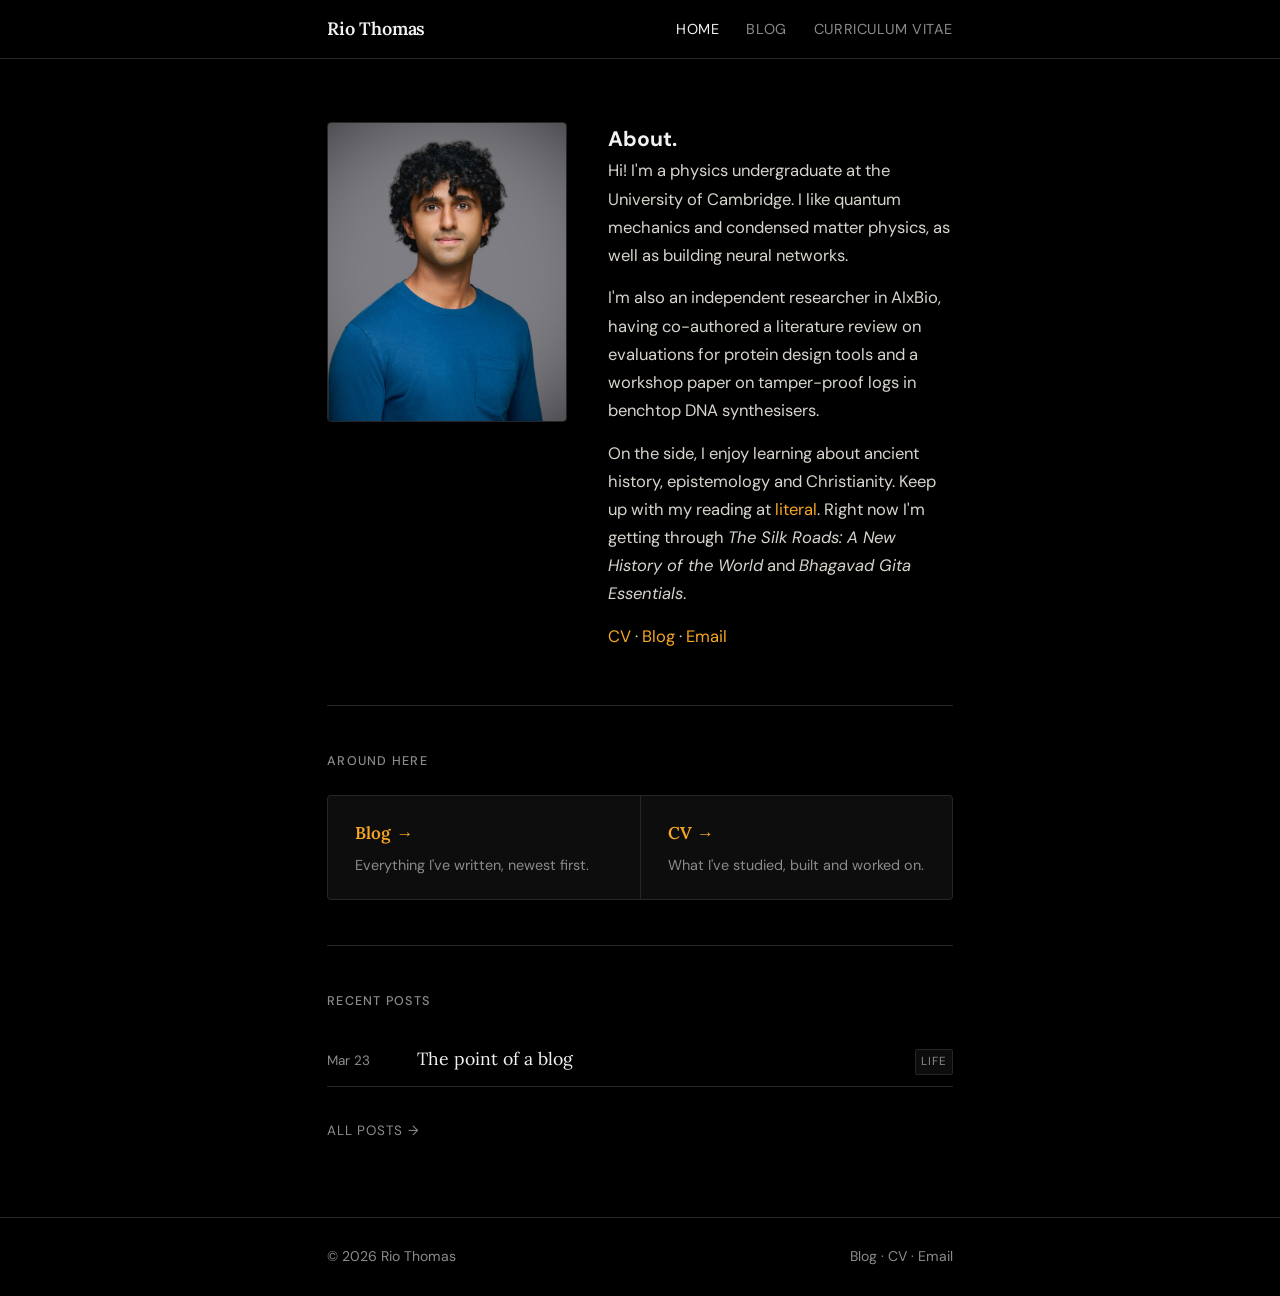
==== index.html @ efbef3ff "Update index.html" ====
<!DOCTYPE html>
<html lang="en">
<head>
  <meta charset="UTF-8" />
  <meta name="viewport" content="width=device-width, initial-scale=1.0" />
  <meta name="color-scheme" content="dark" />
  <meta name="description" content="Rio Thomas — writing about science, software, and daily life." />
  <title>Rio Thomas</title>

  <link rel="preconnect" href="https://fonts.googleapis.com" />
  <link rel="preconnect" href="https://fonts.gstatic.com" crossorigin />
  <link href="https://fonts.googleapis.com/css2?family=Lora:ital,wght@0,400;0,600;1,400&family=DM+Sans:wght@300;400;500&display=swap" rel="stylesheet" />
  <link rel="stylesheet" href="assets/style.css" />
</head>

<body>

  <nav>
    <div class="wrap">
      <a class="site-name" href="index.html">Rio Thomas</a>
      <a class="active" href="index.html">Home</a>
      <a href="blog.html">Blog</a>
      <a href="cv.html">Curriculum Vitae</a>
    </div>
  </nav>

  <main>
    <div class="wrap">

      <header class="hero">
        <div class="hero-grid">

          <!-- PHOTO — save your headshot as assets/rio.jpg to replace. -->
          <div class="hero-photo">
            <img src="assets/rio.jpg" alt="Rio Thomas" width="220" height="220" />
          </div>

          <!-- ABOUT — this is the bit to make your own. -->
          <div class="hero-about">
            <h3>About<span>.</span></h3>
            <p>
              Hi! I'm a physics undergraduate at the University of Cambridge. I
              like quantum mechanics and condensed matter physics, as well as
              building neural networks.
            </p>
            <p>
              I'm also an independent researcher in AIxBio, having co-authored a
              literature review on evaluations for protein design tools and a
              workshop paper on tamper-proof logs in benchtop DNA synthesisers.
            </p>
            <p>
              On the side, I enjoy learning about ancient history, epistemology
              and Christianity. Keep up with my reading at
              <a href="https://literal.club/library?status=FINISHED">literal</a>.
              Right now I'm getting through <em>The Silk Roads: A New History of
              the World</em> and <em>Bhagavad Gita Essentials</em>.
            </p>
            <p>
              <a href="cv.html">CV</a> ·
              <a href="blog.html">Blog</a> ·
              <a href="mailto:riothomas05@gmail.com">Email</a>
            </p>
          </div>

        </div>
      </header>

      <section class="cards">
        <p class="section-label">Around here</p>
        <div class="cards-grid">

          <div class="card">
            <a href="blog.html">Blog →</a>
            <p>Everything I've written, newest first.</p>
          </div>

          <div class="card">
            <a href="cv.html">CV →</a>
            <p>What I've studied, built and worked on.</p>
          </div>

        </div>
      </section>

      <!-- Recent posts — keep this to the newest 5.
           The full archive lives in blog.html. -->
      <section class="posts-section">
        <p class="section-label">Recent posts</p>

        <div class="post-row">
          <span class="post-date">Mar 23</span>
          <a class="post-title" href="p/the-point-of-a-blog.html">The point of a blog</a>
          <span class="post-tag">life</span>
        </div>

        <div style="margin-top: 1.5rem;">
          <a class="back-link" href="blog.html" style="margin-bottom: 0;">All posts →</a>
        </div>
      </section>

    </div><!-- /.wrap -->
  </main>

  <footer>
    <div class="wrap">
      <span>© 2026 Rio Thomas</span>
      <span>
        <a href="blog.html">Blog</a> ·
        <a href="cv.html">CV</a> ·
        <a href="mailto:riothomas05@gmail.com">Email</a>
      </span>
    </div>
  </footer>

</body>
</html>
---- assets/style.css ----
/* ══════════════════════════════════════════════════════════
   Rio Thomas — shared stylesheet
   Every page links this file. Change a colour here and it
   changes everywhere.
   ══════════════════════════════════════════════════════════ */

/* ── TOKENS ─────────────────────────────────────────────── */
:root {
  --bg:        #000000;   /* page background — true black    */
  --surface:   #0d0d0d;   /* cards, raised blocks            */
  --surface-2: #151515;   /* hover state for cards           */
  --ink:       #f2f2f2;   /* main text                       */
  --ink-soft:  #d8d4cd;   /* long-form body text             */
  --muted:     #8b8b8b;   /* dates, captions, labels         */
  --accent:    #f5a623;   /* amber — links & highlights      */
  --accent-dim:#c97f12;   /* amber, pressed / underlines     */
  --border:    #262626;   /* hairlines                       */

  --serif: 'Lora', Georgia, serif;
  --sans:  'DM Sans', system-ui, -apple-system, sans-serif;
  --mono:  ui-monospace, 'SF Mono', Menlo, monospace;

  --max:    680px;
  --radius: 4px;
}

/* ── RESET ──────────────────────────────────────────────── */
*, *::before, *::after { box-sizing: border-box; margin: 0; padding: 0; }

html {
  font-size: 18px;
  scroll-behavior: smooth;
  background: var(--bg);
  -webkit-text-size-adjust: 100%;
}

body {
  background: var(--bg);
  color: var(--ink);
  font-family: var(--sans);
  font-weight: 400;
  line-height: 1.7;
  min-height: 100vh;
  display: flex;
  flex-direction: column;
  -webkit-font-smoothing: antialiased;
  text-rendering: optimizeLegibility;
}

::selection { background: var(--accent); color: #000; }

a { color: var(--accent); }

:focus-visible {
  outline: 2px solid var(--accent);
  outline-offset: 3px;
  border-radius: 2px;
}

/* ── LAYOUT ─────────────────────────────────────────────── */
main { flex: 1 0 auto; }

/* The home page runs wider so the photo and the about text can sit
   side by side without squeezing the text into a narrow column.
   Everything inside (nav, cards, footer) follows automatically. */
body.home { --max: 820px; }

.wrap {
  max-width: var(--max);
  margin: 0 auto;
  padding: 0 1.5rem;
}

/* ── NAV ────────────────────────────────────────────────── */
nav {
  position: sticky;
  top: 0;
  z-index: 10;
  background: rgba(0, 0, 0, 0.85);
  backdrop-filter: saturate(150%) blur(8px);
  border-bottom: 1px solid var(--border);
  padding: 0.75rem 0;
}
nav .wrap {
  display: flex;
  align-items: center;
  gap: 1.5rem;
}
nav .site-name {
  font-family: var(--serif);
  font-weight: 600;
  font-size: 1rem;
  color: var(--ink);
  text-decoration: none;
  margin-right: auto;
  letter-spacing: -0.01em;
}
nav .site-name:hover { color: var(--accent); }
nav a:not(.site-name) {
  font-size: 0.8rem;
  font-weight: 400;
  color: var(--muted);
  text-decoration: none;
  letter-spacing: 0.04em;
  text-transform: uppercase;
  transition: color 0.15s;
}
nav a:not(.site-name):hover { color: var(--accent); }
nav a.active { color: var(--ink); }

/* ── HERO (home page: photo + about, side by side) ──────── */
.hero {
  padding: 3.5rem 0 3rem;
  border-bottom: 1px solid var(--border);
}
.hero-grid {
  display: grid;
  grid-template-columns: 240px 1fr;
  gap: 2.25rem;
  align-items: start;
}

/* Photo. The aspect-ratio + min-height keep the layout stable
   even before the image file loads. */
.hero-photo {
  position: relative;
  aspect-ratio: 4 / 5;
  background: var(--surface);
  border: 1px solid var(--border);
  border-radius: var(--radius);
  overflow: hidden;
}
.hero-photo img {
  display: block;
  width: 100%;
  height: 100%;
  object-fit: cover;
  object-position: center 20%;   /* bias toward the face, not the chest */
}

.hero-about h1 {
  font-family: var(--serif);
  font-size: clamp(1.6rem, 3.8vw, 2.1rem);
  font-weight: 600;
  line-height: 1.2;
  letter-spacing: -0.02em;
  margin-bottom: 0.9rem;
}
.hero-about h1 span { color: var(--accent); }
.hero-about p {
  color: var(--ink-soft);
  font-size: 0.92rem;
}
.hero-about p + p { margin-top: 0.8rem; }
.hero-about p strong { color: var(--ink-soft); font-weight: 500; }
.hero-about a { color: var(--accent); text-decoration: none; }
.hero-about a:hover { text-decoration: underline; }

/* ── PAGE HEADER (sub pages) ────────────────────────────── */
.page-header {
  padding: 3rem 0 2rem;
  border-bottom: 1px solid var(--border);
}
.back-link {
  display: inline-block;
  font-size: 0.75rem;
  letter-spacing: 0.06em;
  text-transform: uppercase;
  color: var(--muted);
  text-decoration: none;
  margin-bottom: 1.25rem;
  transition: color 0.15s;
}
.back-link:hover { color: var(--accent); }
.page-header h1 {
  font-family: var(--serif);
  font-size: clamp(1.8rem, 4.5vw, 2.4rem);
  font-weight: 600;
  line-height: 1.2;
  letter-spacing: -0.02em;
  margin-bottom: 0.75rem;
}
.page-header h1 span { color: var(--accent); }
.page-header p {
  color: var(--muted);
  font-size: 0.95rem;
  max-width: 520px;
}

/* ── CARD GRID (home links) ─────────────────────────────── */
.cards {
  padding: 2.5rem 0;
  border-bottom: 1px solid var(--border);
}
.section-label {
  font-size: 0.7rem;
  font-weight: 500;
  letter-spacing: 0.1em;
  text-transform: uppercase;
  color: var(--muted);
  margin-bottom: 1.25rem;
}
.cards-grid {
  display: grid;
  grid-template-columns: repeat(auto-fit, minmax(240px, 1fr));
  gap: 1px;
  background: var(--border);
  border: 1px solid var(--border);
  border-radius: var(--radius);
  overflow: hidden;
}
.card {
  background: var(--surface);
  padding: 1.25rem 1.5rem;
  transition: background 0.15s;
}
.card:hover { background: var(--surface-2); }
.card a {
  font-family: var(--serif);
  font-weight: 600;
  font-size: 0.95rem;
  color: var(--accent);
  text-decoration: none;
}
.card a:hover { text-decoration: underline; }
.card p {
  font-size: 0.8rem;
  color: var(--muted);
  margin-top: 0.35rem;
  line-height: 1.5;
}

/* ── POST LIST ──────────────────────────────────────────── */
.posts-section { padding: 2.5rem 0 4rem; }

.year-group { margin-bottom: 2.5rem; }
.year-group:last-child { margin-bottom: 0; }
.year-heading {
  font-family: var(--serif);
  font-size: 0.85rem;
  font-weight: 400;
  color: var(--muted);
  letter-spacing: 0.05em;
  padding-bottom: 0.5rem;
  border-bottom: 1px solid var(--border);
}

.post-row {
  display: flex;
  align-items: baseline;
  gap: 1rem;
  padding: 0.65rem 0;
  border-bottom: 1px solid var(--border);
  animation: fadeUp 0.4s ease both;
}
.post-row:hover .post-title { color: var(--accent); }

.post-date {
  font-size: 0.75rem;
  color: var(--muted);
  white-space: nowrap;
  min-width: 72px;
  flex-shrink: 0;
}
.post-title {
  font-family: var(--serif);
  font-size: 0.98rem;
  color: var(--ink);
  text-decoration: none;
  transition: color 0.15s;
  line-height: 1.4;
}
.post-tag {
  margin-left: auto;
  flex-shrink: 0;
  font-size: 0.65rem;
  letter-spacing: 0.07em;
  text-transform: uppercase;
  color: var(--muted);
  background: var(--surface);
  border: 1px solid var(--border);
  border-radius: 2px;
  padding: 0.15em 0.45em;
}

/* ── POST PAGE ──────────────────────────────────────────── */
.post-header {
  padding: 3rem 0 2rem;
  border-bottom: 1px solid var(--border);
}
.post-meta {
  display: flex;
  align-items: center;
  flex-wrap: wrap;
  gap: 0.5rem;
  font-size: 0.75rem;
  color: var(--muted);
  margin-bottom: 1.25rem;
}
.post-meta a { color: var(--muted); text-decoration: none; }
.post-meta a:hover { color: var(--accent); }
.post-meta .sep { opacity: 0.5; }
.post-meta .tag {
  text-transform: uppercase;
  letter-spacing: 0.07em;
  font-size: 0.65rem;
  border: 1px solid var(--border);
  border-radius: 2px;
  padding: 0.15em 0.45em;
}
.post-header h1 {
  font-family: var(--serif);
  font-size: clamp(1.8rem, 4.5vw, 2.4rem);
  font-weight: 600;
  line-height: 1.25;
  letter-spacing: -0.02em;
}

.post-body {
  padding: 2.5rem 0;
  color: var(--ink-soft);
  font-size: 1rem;
}
.post-body > * + * { margin-top: 1.25rem; }
.post-body h2 {
  font-family: var(--serif);
  font-size: 1.35rem;
  font-weight: 600;
  color: var(--ink);
  letter-spacing: -0.01em;
  margin-top: 2.5rem;
}
.post-body h3 {
  font-family: var(--serif);
  font-size: 1.1rem;
  font-weight: 600;
  color: var(--ink);
  margin-top: 2rem;
}
.post-body a {
  color: var(--accent);
  text-decoration: underline;
  text-decoration-color: var(--accent-dim);
  text-underline-offset: 3px;
}
.post-body a:hover { text-decoration-color: var(--accent); }
.post-body ul, .post-body ol { padding-left: 1.25rem; }
.post-body li + li { margin-top: 0.4rem; }
.post-body blockquote {
  border-left: 2px solid var(--accent);
  padding: 0.25rem 0 0.25rem 1.25rem;
  font-family: var(--serif);
  font-style: italic;
  color: var(--ink);
}
.post-body code {
  font-family: var(--mono);
  font-size: 0.85em;
  background: var(--surface);
  border: 1px solid var(--border);
  border-radius: 3px;
  padding: 0.1em 0.35em;
}
.post-body pre {
  background: var(--surface);
  border: 1px solid var(--border);
  border-radius: var(--radius);
  padding: 1rem;
  overflow-x: auto;
}
.post-body pre code { background: none; border: 0; padding: 0; }
.post-body hr { border: 0; border-top: 1px solid var(--border); margin: 2rem 0; }
.post-body img { max-width: 100%; height: auto; border-radius: var(--radius); }

.post-footer {
  display: flex;
  justify-content: space-between;
  gap: 1.5rem;
  flex-wrap: wrap;
  padding: 1.75rem 0 4rem;
  border-top: 1px solid var(--border);
}
.post-footer a {
  font-size: 0.85rem;
  color: var(--muted);
  text-decoration: none;
  max-width: 45%;
  transition: color 0.15s;
}
.post-footer a:hover { color: var(--accent); }
.post-footer .arrow { color: var(--accent); }

/* ── CV ─────────────────────────────────────────────────── */
.cv { padding: 2.5rem 0 4rem; }

.cv-section { margin-bottom: 2.75rem; }
.cv-section:last-child { margin-bottom: 0; }
.cv-section > h2 {
  font-size: 0.7rem;
  font-weight: 500;
  letter-spacing: 0.1em;
  text-transform: uppercase;
  color: var(--muted);
  padding-bottom: 0.5rem;
  border-bottom: 1px solid var(--border);
  margin-bottom: 1.25rem;
}

.cv-entry { margin-bottom: 1.75rem; }
.cv-entry:last-child { margin-bottom: 0; }
.cv-entry-head {
  display: flex;
  align-items: baseline;
  gap: 1rem;
  flex-wrap: wrap;
}
.cv-entry-head h3 {
  font-family: var(--serif);
  font-size: 1.02rem;
  font-weight: 600;
  color: var(--ink);
  line-height: 1.35;
}
.cv-date {
  margin-left: auto;
  font-size: 0.75rem;
  color: var(--muted);
  white-space: nowrap;
}
.cv-org {
  font-size: 0.85rem;
  color: var(--accent);
  margin-top: 0.1rem;
}
.cv-entry ul {
  margin-top: 0.6rem;
  padding-left: 1.1rem;
  font-size: 0.9rem;
  color: var(--ink-soft);
}
.cv-entry li + li { margin-top: 0.3rem; }
.cv-entry > p:not(.cv-org) {
  margin-top: 0.5rem;
  font-size: 0.9rem;
  color: var(--ink-soft);
}

/* skills / contact as label + value rows */
.cv-rows { display: grid; gap: 0.85rem; }
.cv-row {
  display: grid;
  grid-template-columns: 120px 1fr;
  gap: 1rem;
  font-size: 0.9rem;
}
.cv-row dt {
  color: var(--muted);
  font-size: 0.78rem;
  letter-spacing: 0.04em;
  text-transform: uppercase;
  padding-top: 0.15rem;
}
.cv-row dd { color: var(--ink-soft); }
.cv-row dd a { text-decoration: none; }
.cv-row dd a:hover { text-decoration: underline; }

.cv-intro {
  font-size: 0.95rem;
  color: var(--ink-soft);
  margin-bottom: 2.5rem;
  max-width: 560px;
}

/* ── EMPTY STATE ────────────────────────────────────────── */
.empty {
  border: 1px dashed var(--border);
  border-radius: var(--radius);
  padding: 1.5rem;
  color: var(--muted);
  font-size: 0.88rem;
  text-align: center;
}

/* ── FOOTER ─────────────────────────────────────────────── */
footer {
  border-top: 1px solid var(--border);
  padding: 1.5rem 0;
  font-size: 0.78rem;
  color: var(--muted);
}
footer .wrap {
  display: flex;
  justify-content: space-between;
  align-items: center;
  gap: 1rem;
  flex-wrap: wrap;
}
footer a { color: var(--muted); text-decoration: none; }
footer a:hover { color: var(--accent); }

/* ── ANIMATION ──────────────────────────────────────────── */
@keyframes fadeUp {
  from { opacity: 0; transform: translateY(6px); }
  to   { opacity: 1; transform: translateY(0); }
}
.post-row:nth-child(2)  { animation-delay: 0.02s }
.post-row:nth-child(3)  { animation-delay: 0.04s }
.post-row:nth-child(4)  { animation-delay: 0.06s }
.post-row:nth-child(5)  { animation-delay: 0.08s }
.post-row:nth-child(6)  { animation-delay: 0.10s }
.post-row:nth-child(7)  { animation-delay: 0.12s }
.post-row:nth-child(8)  { animation-delay: 0.14s }
.post-row:nth-child(9)  { animation-delay: 0.16s }
.post-row:nth-child(10) { animation-delay: 0.18s }

@media (prefers-reduced-motion: reduce) {
  * { animation: none !important; transition: none !important; scroll-behavior: auto !important; }
}

/* ── RESPONSIVE ─────────────────────────────────────────── */
@media (max-width: 620px) {
  .hero-grid {
    grid-template-columns: 1fr;
    gap: 1.5rem;
  }
  .hero-photo { width: 150px; }
}

@media (max-width: 500px) {
  html { font-size: 17px; }
  .post-tag { display: none; }
  .post-date { min-width: 56px; font-size: 0.7rem; }
  .cv-row { grid-template-columns: 1fr; gap: 0.15rem; }
  .cv-date { margin-left: 0; width: 100%; }
  .post-footer a { max-width: 100%; }
}

/* ── PRINT (so the CV prints cleanly) ───────────────────── */
@media print {
  nav, footer, .back-link { display: none; }
  html, body { background: #fff; color: #000; font-size: 12pt; }
  .cv-org { color: #444; }
  .cv-date, .cv-section > h2, .cv-row dt { color: #666; }
  .cv-entry ul, .cv-row dd, .cv-intro { color: #000; }
  a { color: #000; }
}
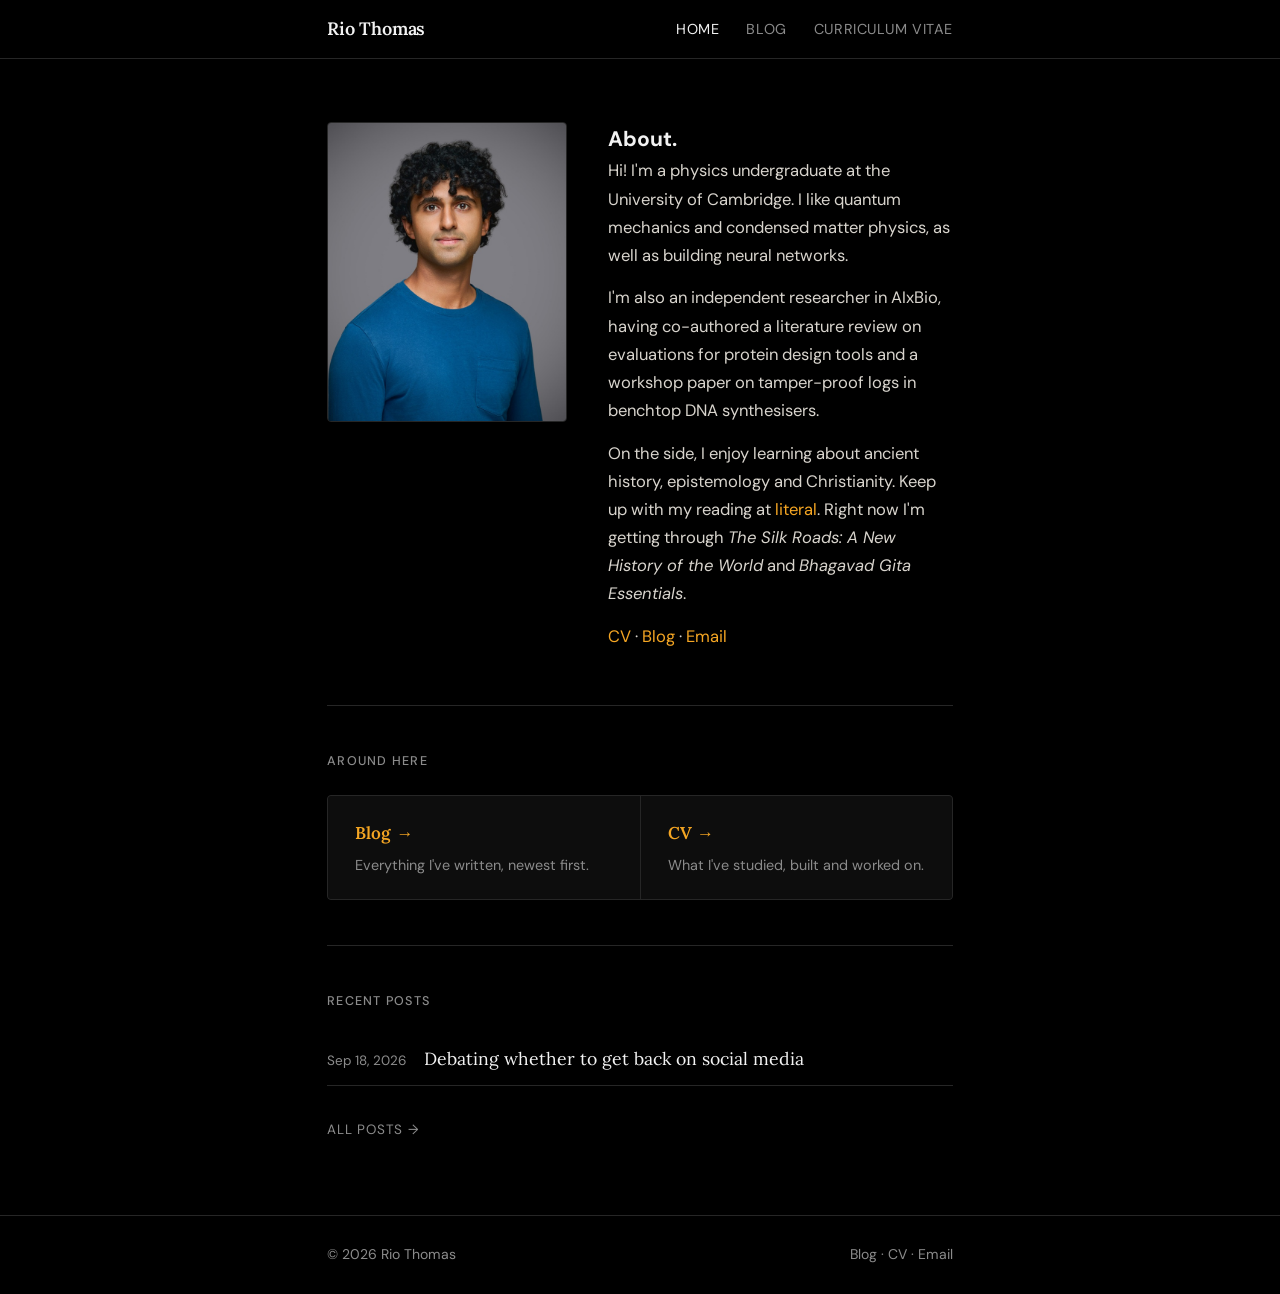
==== commit c5c1b3d8: "update blog" ====
--- a/index.html
+++ b/index.html
@@ -88,9 +88,8 @@
         <p class="section-label">Recent posts</p>
 
         <div class="post-row">
-          <span class="post-date">Mar 23</span>
-          <a class="post-title" href="p/the-point-of-a-blog.html">The point of a blog</a>
-          <span class="post-tag">life</span>
+          <span class="post-date">Sep 18, 2026</span>
+          <a class="post-title" href="blog.html#getting-back-on-social-media">Debating whether to get back on social media</a>
         </div>
 
         <div style="margin-top: 1.5rem;">
--- a/assets/style.css
+++ b/assets/style.css
@@ -372,6 +372,34 @@
 .post-body hr { border: 0; border-top: 1px solid var(--border); margin: 2rem 0; }
 .post-body img { max-width: 100%; height: auto; border-radius: var(--radius); }
 
+/* ── STACKED POSTS (blog.html) ──────────────────────────── */
+/* scroll-margin keeps the title clear of the sticky nav
+   when you jump to a post from the list. */
+.post, #all-posts { scroll-margin-top: 4rem; }
+.post { border-top: 1px solid var(--border); }
+.post .post-header { border-bottom: 0; padding-bottom: 0; }
+.post .post-meta { margin-bottom: 0.75rem; }
+.post-title-lg {
+  font-family: var(--serif);
+  font-size: clamp(1.6rem, 4vw, 2.1rem);
+  font-weight: 600;
+  line-height: 1.25;
+  letter-spacing: -0.02em;
+}
+.post .post-body h3 { font-size: 1.25rem; }
+.to-top {
+  display: inline-block;
+  margin-bottom: 3rem;
+  font-size: 0.75rem;
+  letter-spacing: 0.06em;
+  text-transform: uppercase;
+  color: var(--muted);
+  text-decoration: none;
+  transition: color 0.15s;
+}
+.to-top:hover { color: var(--accent); }
+.post:target .post-title-lg { color: var(--accent); }
+
 .post-footer {
   display: flex;
   justify-content: space-between;
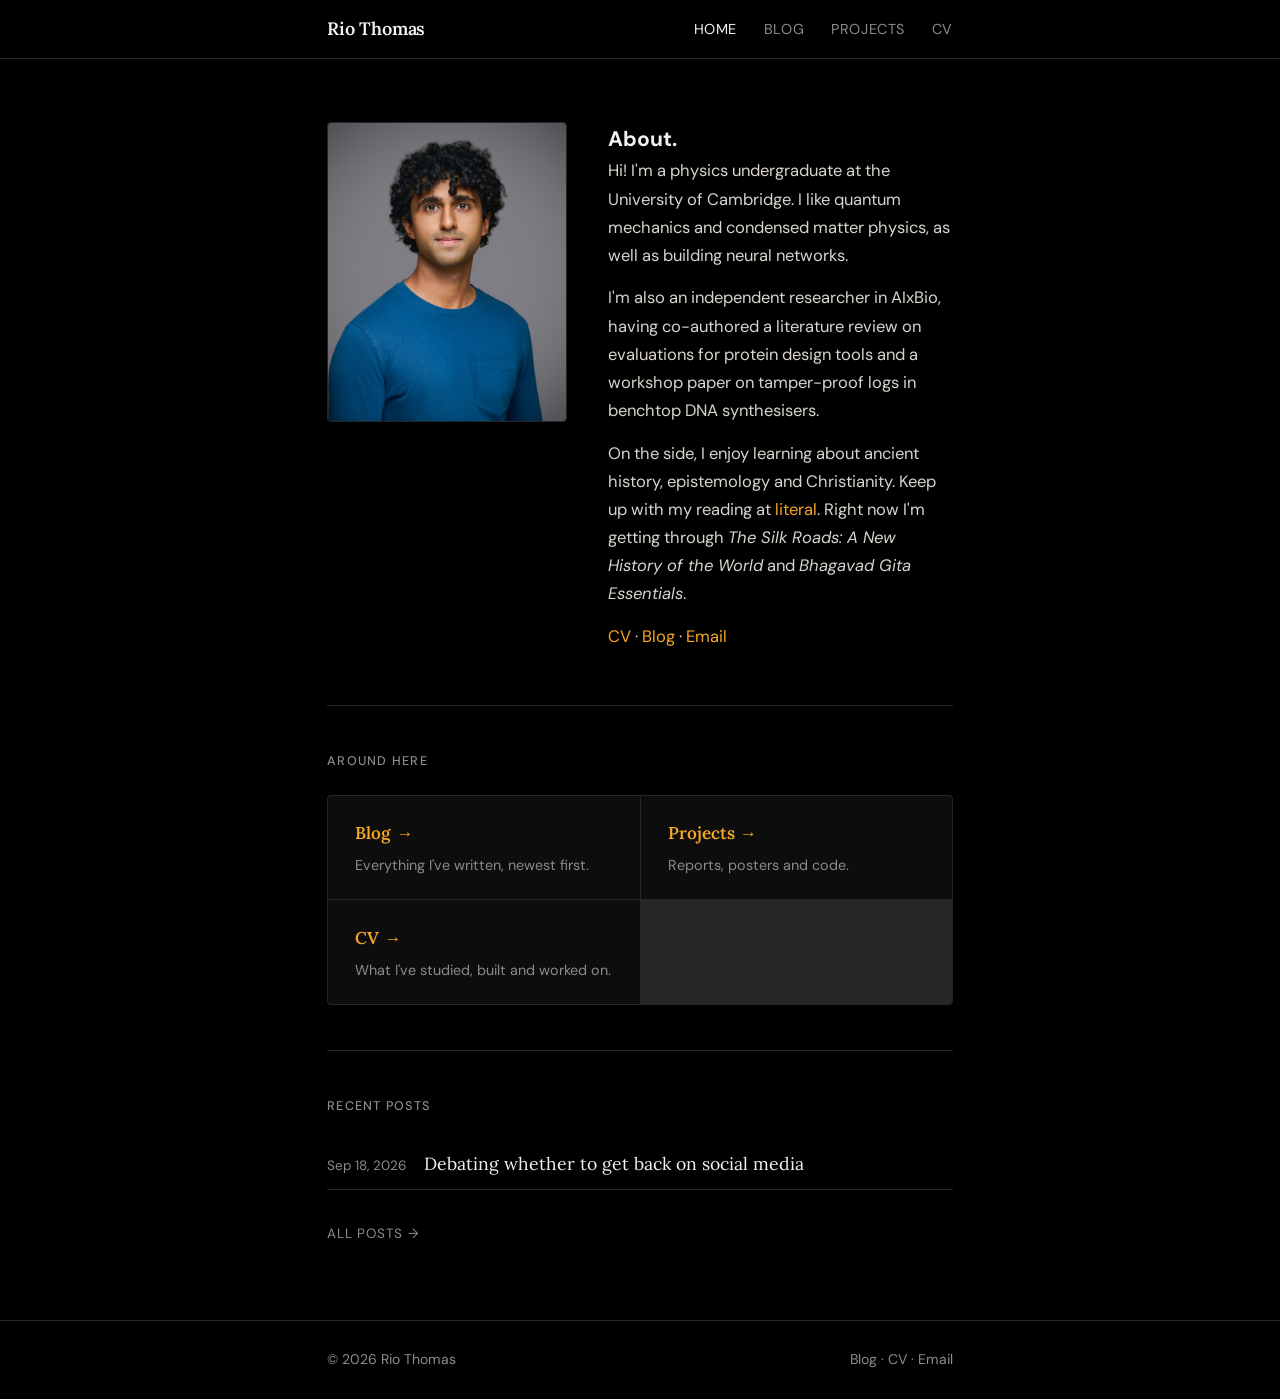
==== commit 26e87bbf: "change pages" ====
--- a/index.html
+++ b/index.html
@@ -20,7 +20,8 @@
       <a class="site-name" href="index.html">Rio Thomas</a>
       <a class="active" href="index.html">Home</a>
       <a href="blog.html">Blog</a>
-      <a href="cv.html">Curriculum Vitae</a>
+      <a href="projects.html">Projects</a>
+      <a href="cv.html">CV</a>
     </div>
   </nav>
 
@@ -75,6 +76,11 @@
           </div>
 
           <div class="card">
+            <a href="projects.html">Projects →</a>
+            <p>Reports, posters and code.</p>
+          </div>
+
+          <div class="card">
             <a href="cv.html">CV →</a>
             <p>What I've studied, built and worked on.</p>
           </div>
--- a/assets/style.css
+++ b/assets/style.css
@@ -93,6 +93,7 @@
   color: var(--ink);
   text-decoration: none;
   margin-right: auto;
+  white-space: nowrap;
   letter-spacing: -0.01em;
 }
 nav .site-name:hover { color: var(--accent); }
@@ -498,6 +499,126 @@
   margin-bottom: 2.5rem;
   max-width: 560px;
 }
+
+/* ── PROJECTS ───────────────────────────────────────────── */
+/* Reuses the CV section/entry styles; these add the bits
+   that are specific to projects.html. */
+.projects .cv-section { scroll-margin-top: 4rem; }
+
+.page-header .jump-links { margin-top: 0.75rem; font-size: 0.8rem; }
+.jump-links a { color: var(--muted); text-decoration: none; }
+.jump-links a:hover { color: var(--accent); }
+
+.project-links {
+  display: flex;
+  gap: 1rem;
+  font-size: 0.75rem;
+  letter-spacing: 0.06em;
+  text-transform: uppercase;
+}
+.project-links a { text-decoration: none; }
+.project-links a:hover { text-decoration: underline; }
+
+/* posters: thumbnail cards */
+.poster-grid {
+  display: grid;
+  grid-template-columns: repeat(auto-fill, minmax(190px, 1fr));
+  gap: 1.25rem;
+}
+.poster {
+  display: block;
+  text-decoration: none;
+  background: var(--surface);
+  border: 1px solid var(--border);
+  border-radius: var(--radius);
+  overflow: hidden;
+  transition: background 0.15s, border-color 0.15s;
+}
+.poster:hover { background: var(--surface-2); border-color: var(--accent-dim); }
+.poster-thumb {
+  aspect-ratio: 1 / 1.414;   /* A-series portrait */
+  display: grid;
+  place-items: center;
+  border-bottom: 1px solid var(--border);
+  color: var(--muted);
+  font-size: 0.75rem;
+}
+.poster-thumb img {
+  width: 100%;
+  height: 100%;
+  object-fit: cover;
+  object-position: top;
+}
+.poster-info { padding: 0.85rem 1rem 1rem; }
+.poster-info h3 {
+  font-family: var(--serif);
+  font-size: 0.92rem;
+  font-weight: 600;
+  color: var(--ink);
+  line-height: 1.35;
+}
+.poster:hover .poster-info h3 { color: var(--accent); }
+.poster-info p {
+  font-size: 0.75rem;
+  color: var(--muted);
+  margin-top: 0.25rem;
+}
+
+/* code: repo cards */
+.code-grid {
+  display: grid;
+  grid-template-columns: repeat(auto-fit, minmax(240px, 1fr));
+  gap: 1px;
+  background: var(--border);
+  border: 1px solid var(--border);
+  border-radius: var(--radius);
+  overflow: hidden;
+}
+.code-card {
+  background: var(--surface);
+  padding: 1.25rem 1.5rem;
+  display: flex;
+  flex-direction: column;
+  transition: background 0.15s;
+}
+.code-card:hover { background: var(--surface-2); }
+.code-card h3 {
+  font-family: var(--serif);
+  font-size: 0.98rem;
+  font-weight: 600;
+}
+.code-card h3 a { color: var(--ink); text-decoration: none; }
+.code-card h3 a:hover { color: var(--accent); }
+.code-card p {
+  font-size: 0.85rem;
+  color: var(--ink-soft);
+  margin-top: 0.4rem;
+  line-height: 1.55;
+  flex: 1;
+}
+.code-meta {
+  display: flex;
+  align-items: center;
+  flex-wrap: wrap;
+  gap: 0.4rem;
+  margin-top: 1rem;
+}
+.code-tag {
+  font-family: var(--mono);
+  font-size: 0.65rem;
+  color: var(--muted);
+  border: 1px solid var(--border);
+  border-radius: 2px;
+  padding: 0.1em 0.45em;
+}
+.code-link {
+  margin-left: auto;
+  font-size: 0.75rem;
+  letter-spacing: 0.06em;
+  text-transform: uppercase;
+  text-decoration: none;
+}
+.code-link:hover { text-decoration: underline; }
 
 /* ── EMPTY STATE ────────────────────────────────────────── */
 .empty {
@@ -561,6 +682,7 @@
   .cv-row { grid-template-columns: 1fr; gap: 0.15rem; }
   .cv-date { margin-left: 0; width: 100%; }
   .post-footer a { max-width: 100%; }
+  nav .wrap { gap: 1rem; }
 }
 
 /* ── PRINT (so the CV prints cleanly) ───────────────────── */
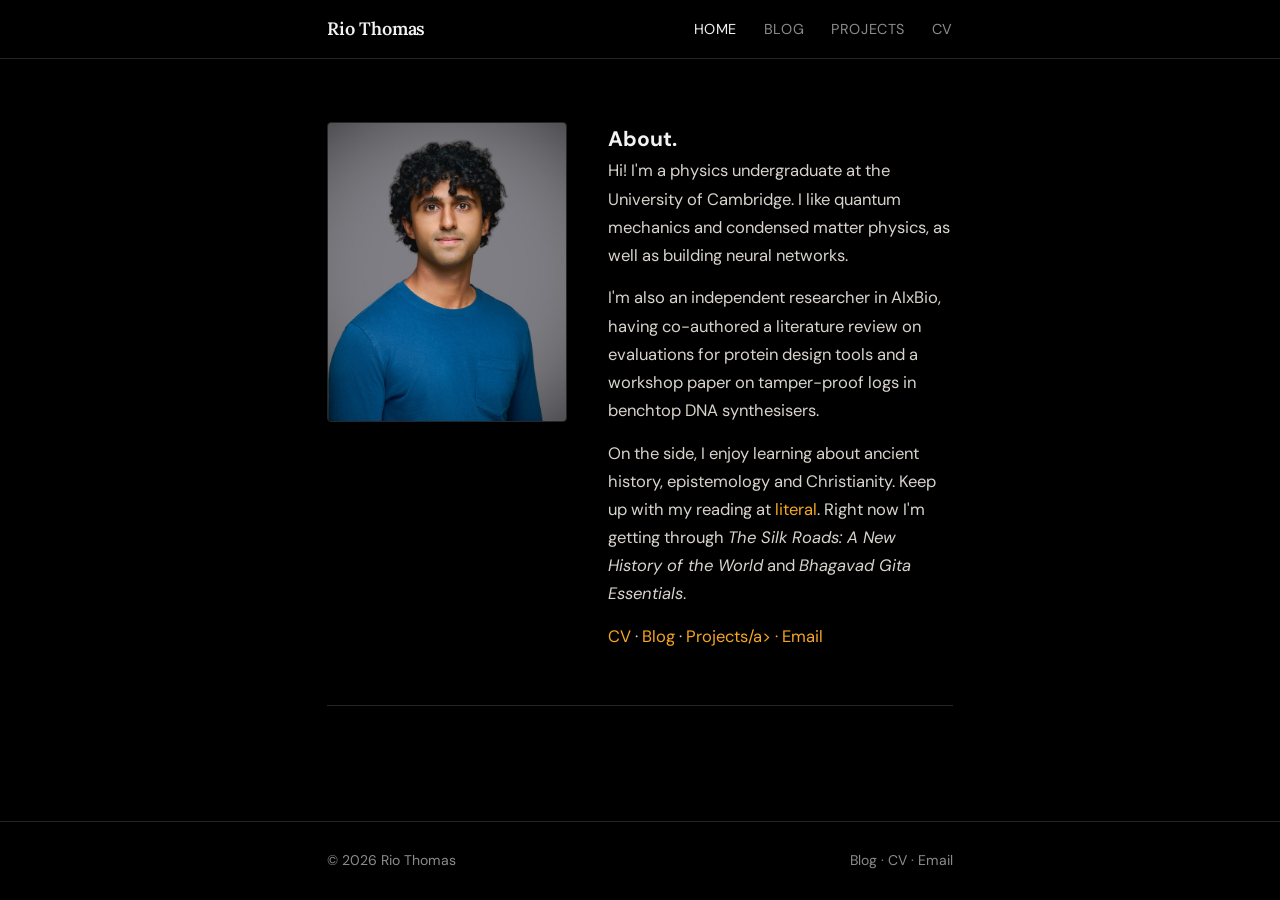
==== commit 64f4a18f: "change" ====
--- a/index.html
+++ b/index.html
@@ -59,49 +59,15 @@
             <p>
               <a href="cv.html">CV</a> ·
               <a href="blog.html">Blog</a> ·
-              <a href="mailto:riothomas05@gmail.com">Email</a>
+              <a href="projects.html">Projects/a> ·
+              <a href="mailto:riothomas234@gmail.com">Email</a>
             </p>
           </div>
 
         </div>
       </header>
 
-      <section class="cards">
-        <p class="section-label">Around here</p>
-        <div class="cards-grid">
-
-          <div class="card">
-            <a href="blog.html">Blog →</a>
-            <p>Everything I've written, newest first.</p>
-          </div>
-
-          <div class="card">
-            <a href="projects.html">Projects →</a>
-            <p>Reports, posters and code.</p>
-          </div>
-
-          <div class="card">
-            <a href="cv.html">CV →</a>
-            <p>What I've studied, built and worked on.</p>
-          </div>
-
-        </div>
-      </section>
-
-      <!-- Recent posts — keep this to the newest 5.
-           The full archive lives in blog.html. -->
-      <section class="posts-section">
-        <p class="section-label">Recent posts</p>
-
-        <div class="post-row">
-          <span class="post-date">Sep 18, 2026</span>
-          <a class="post-title" href="blog.html#getting-back-on-social-media">Debating whether to get back on social media</a>
-        </div>
-
-        <div style="margin-top: 1.5rem;">
-          <a class="back-link" href="blog.html" style="margin-bottom: 0;">All posts →</a>
-        </div>
-      </section>
+      
 
     </div><!-- /.wrap -->
   </main>
--- a/assets/style.css
+++ b/assets/style.css
@@ -378,6 +378,10 @@
    when you jump to a post from the list. */
 .post, #all-posts { scroll-margin-top: 4rem; }
 .post { border-top: 1px solid var(--border); }
+/* the last row of the post list already draws a line,
+   so the first post skips its own to avoid a double rule */
+#all-posts { padding-bottom: 1rem; }
+#all-posts + .post { border-top: 0; }
 .post .post-header { border-bottom: 0; padding-bottom: 0; }
 .post .post-meta { margin-bottom: 0.75rem; }
 .post-title-lg {
@@ -441,7 +445,6 @@
   display: flex;
   align-items: baseline;
   gap: 1rem;
-  flex-wrap: wrap;
 }
 .cv-entry-head h3 {
   font-family: var(--serif);
@@ -505,6 +508,10 @@
    that are specific to projects.html. */
 .projects .cv-section { scroll-margin-top: 4rem; }
 
+/* the first section heading already draws a line, so the
+   page header skips its own to avoid a double rule */
+.page-header.no-rule { border-bottom: 0; padding-bottom: 0; }
+
 .page-header .jump-links { margin-top: 0.75rem; font-size: 0.8rem; }
 .jump-links a { color: var(--muted); text-decoration: none; }
 .jump-links a:hover { color: var(--accent); }
@@ -544,6 +551,7 @@
   font-size: 0.75rem;
 }
 .poster-thumb img {
+  display: block;
   width: 100%;
   height: 100%;
   object-fit: cover;
@@ -680,6 +688,7 @@
   .post-tag { display: none; }
   .post-date { min-width: 56px; font-size: 0.7rem; }
   .cv-row { grid-template-columns: 1fr; gap: 0.15rem; }
+  .cv-entry-head { flex-wrap: wrap; }
   .cv-date { margin-left: 0; width: 100%; }
   .post-footer a { max-width: 100%; }
   nav .wrap { gap: 1rem; }
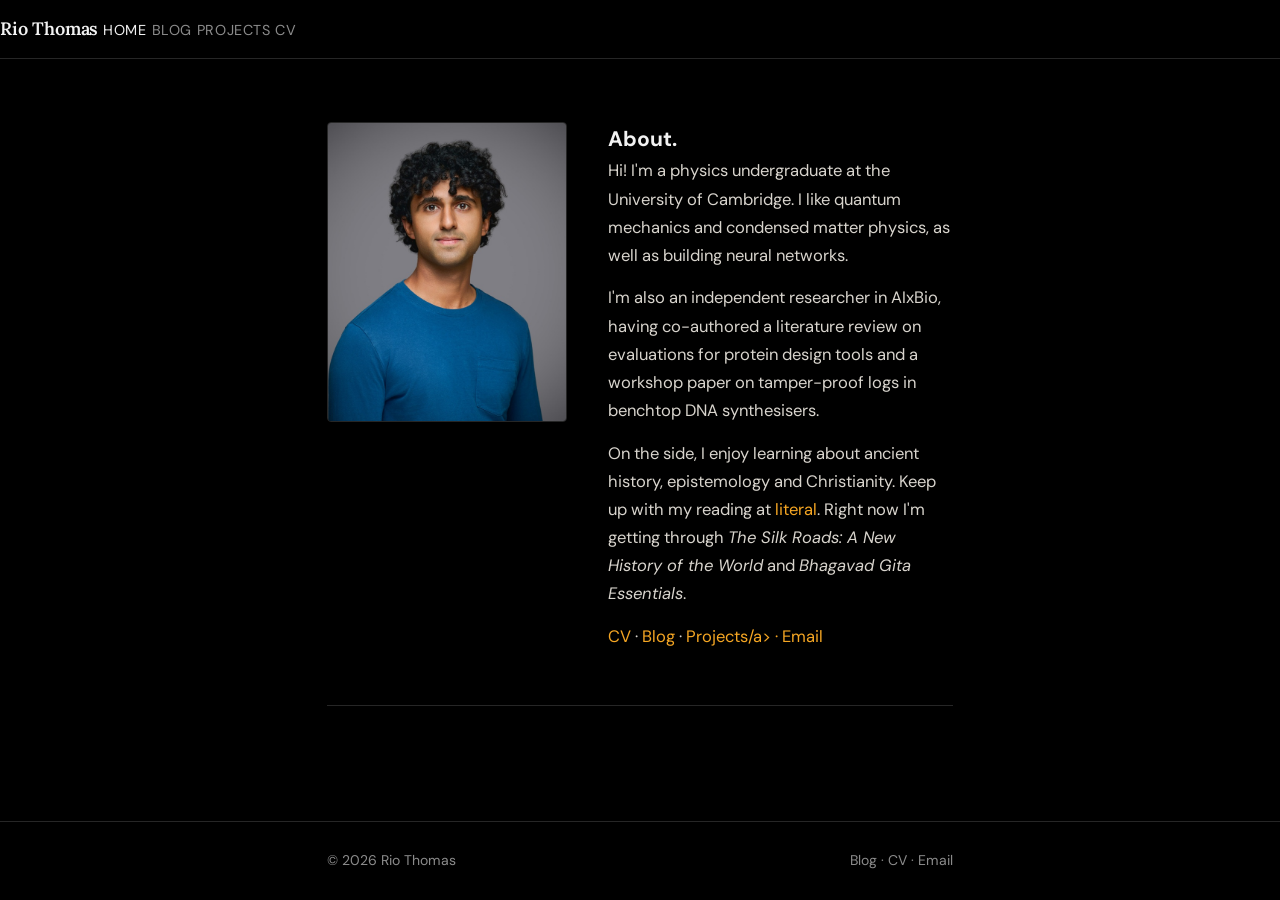
==== commit 8d8e2b75: "Update index.html" ====
--- a/index.html
+++ b/index.html
@@ -16,7 +16,7 @@
 <body>
 
   <nav>
-    <div class="wrap">
+    
       <a class="site-name" href="index.html">Rio Thomas</a>
       <a class="active" href="index.html">Home</a>
       <a href="blog.html">Blog</a>
@@ -69,7 +69,7 @@
 
       
 
-    </div><!-- /.wrap -->
+    
   </main>
 
   <footer>
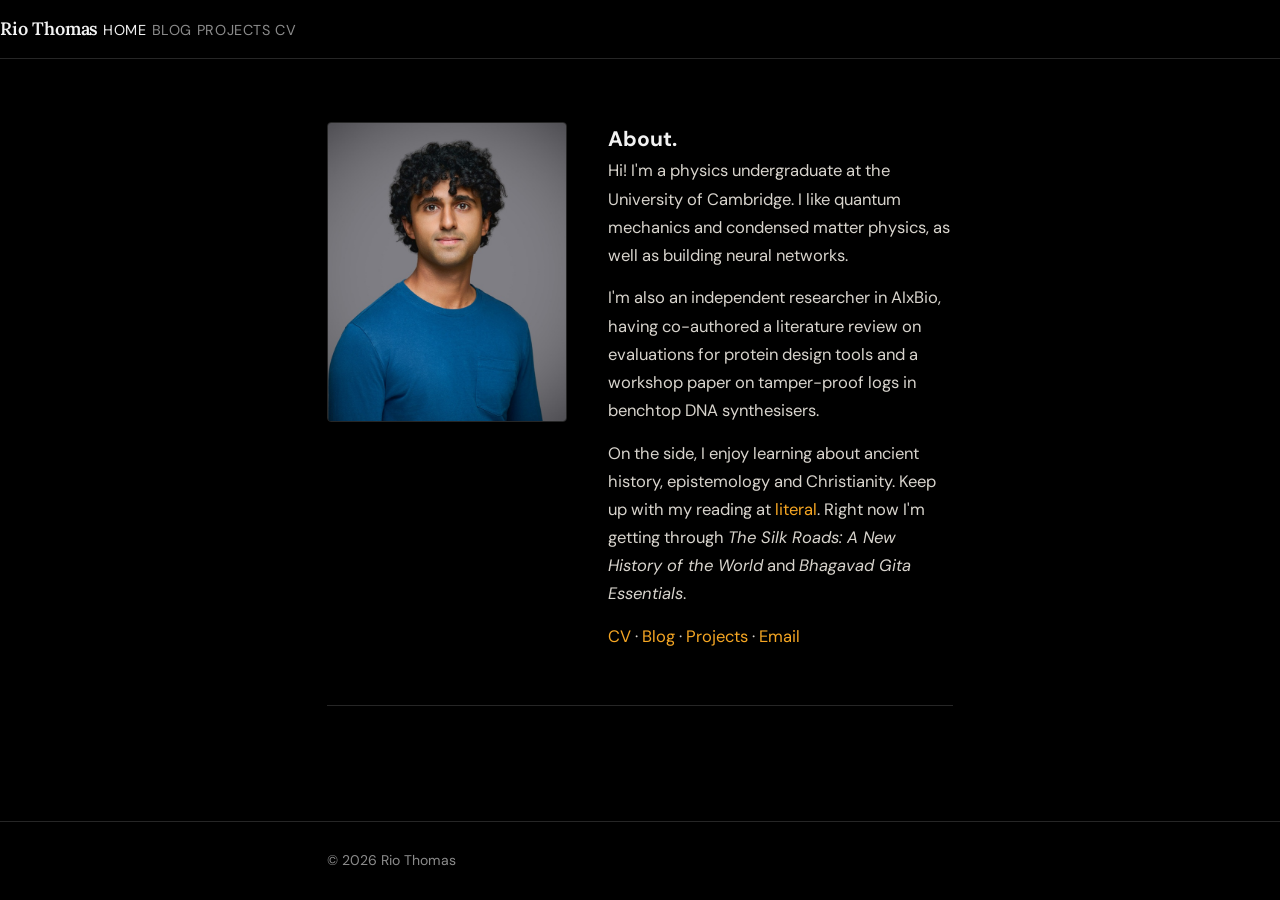
==== commit 7126e396: "Update index.html" ====
--- a/index.html
+++ b/index.html
@@ -59,7 +59,7 @@
             <p>
               <a href="cv.html">CV</a> ·
               <a href="blog.html">Blog</a> ·
-              <a href="projects.html">Projects/a> ·
+              <a href="projects.html">Projects</a> ·
               <a href="mailto:riothomas234@gmail.com">Email</a>
             </p>
           </div>
@@ -75,11 +75,7 @@
   <footer>
     <div class="wrap">
       <span>© 2026 Rio Thomas</span>
-      <span>
-        <a href="blog.html">Blog</a> ·
-        <a href="cv.html">CV</a> ·
-        <a href="mailto:riothomas05@gmail.com">Email</a>
-      </span>
+     
     </div>
   </footer>
 
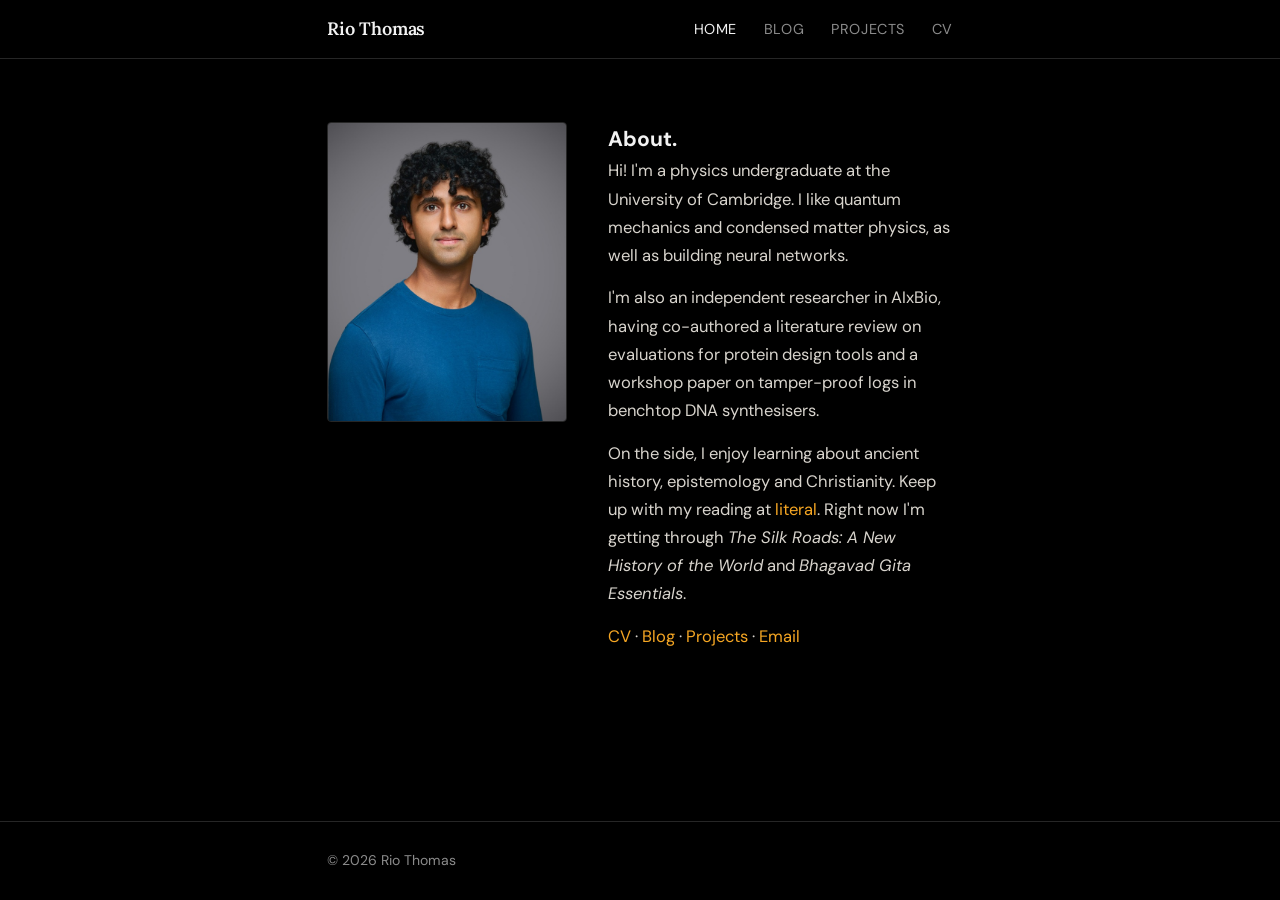
==== commit d6107b75: "change" ====
--- a/index.html
+++ b/index.html
@@ -16,7 +16,7 @@
 <body>
 
   <nav>
-    
+    <div class="wrap">
       <a class="site-name" href="index.html">Rio Thomas</a>
       <a class="active" href="index.html">Home</a>
       <a href="blog.html">Blog</a>
@@ -67,9 +67,7 @@
         </div>
       </header>
 
-      
-
-    
+    </div><!-- /.wrap -->
   </main>
 
   <footer>
--- a/assets/style.css
+++ b/assets/style.css
@@ -114,6 +114,9 @@
   padding: 3.5rem 0 3rem;
   border-bottom: 1px solid var(--border);
 }
+/* when the hero is the last thing on the page, the footer's
+   line is enough — skip this one to avoid a double rule */
+.hero:last-child { border-bottom: 0; }
 .hero-grid {
   display: grid;
   grid-template-columns: 240px 1fr;
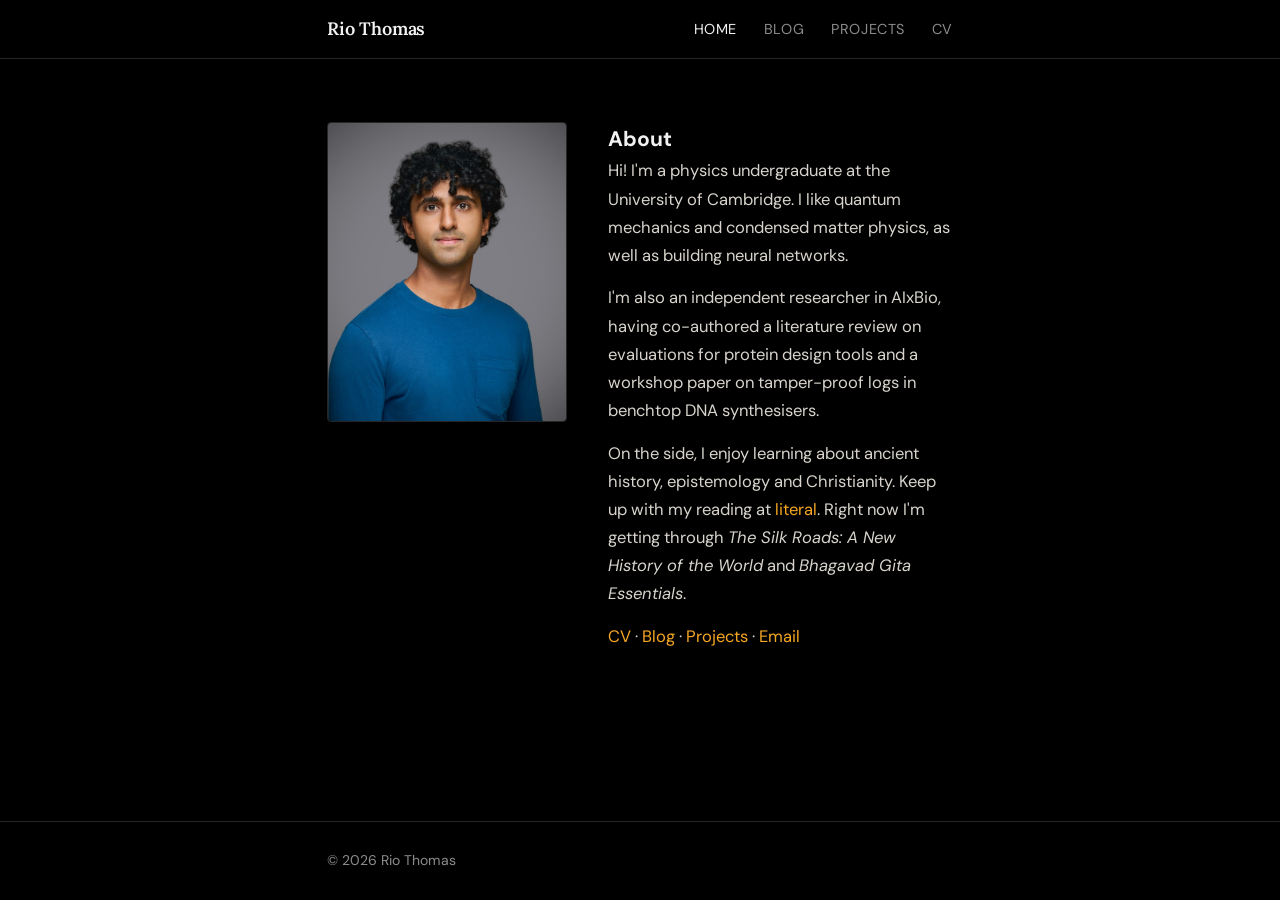
==== commit 225241a8: "Update index.html" ====
--- a/index.html
+++ b/index.html
@@ -38,7 +38,7 @@
 
           <!-- ABOUT — this is the bit to make your own. -->
           <div class="hero-about">
-            <h3>About<span>.</span></h3>
+            <h3>About</h3>
             <p>
               Hi! I'm a physics undergraduate at the University of Cambridge. I
               like quantum mechanics and condensed matter physics, as well as
